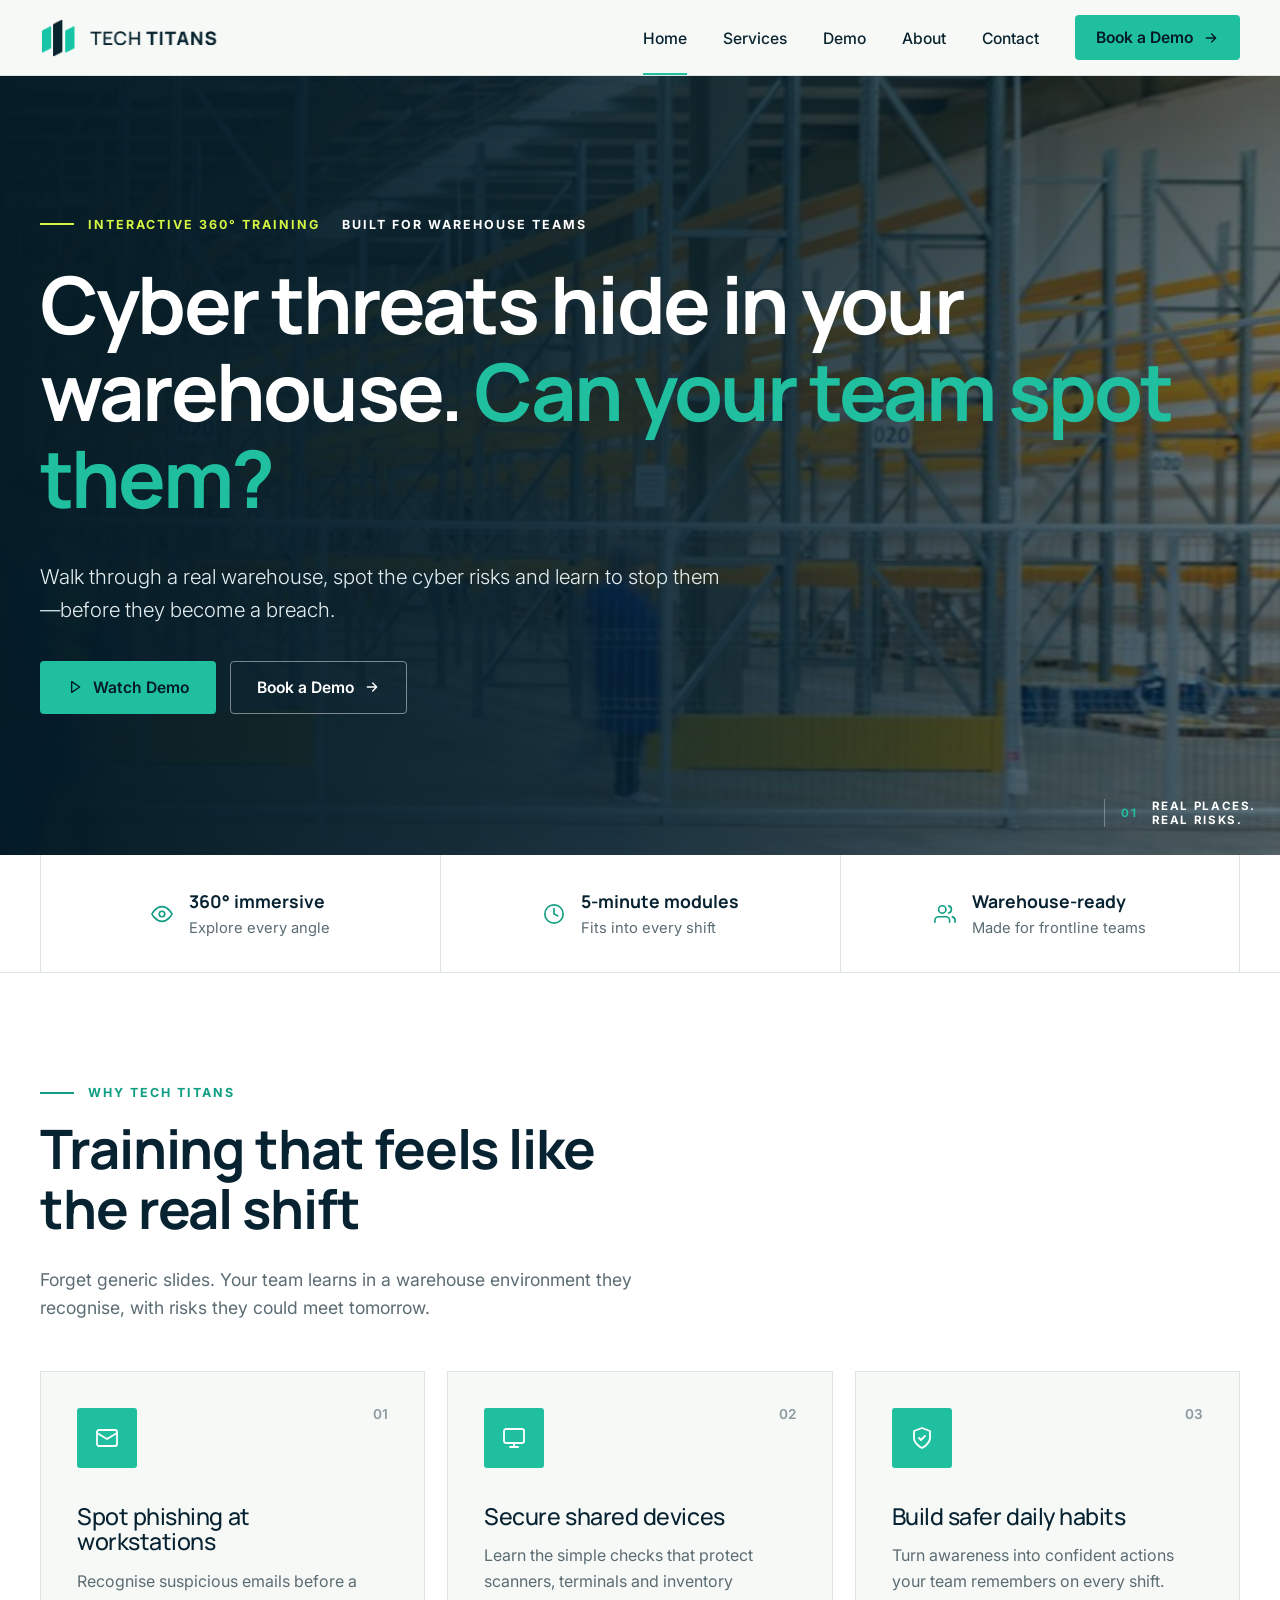
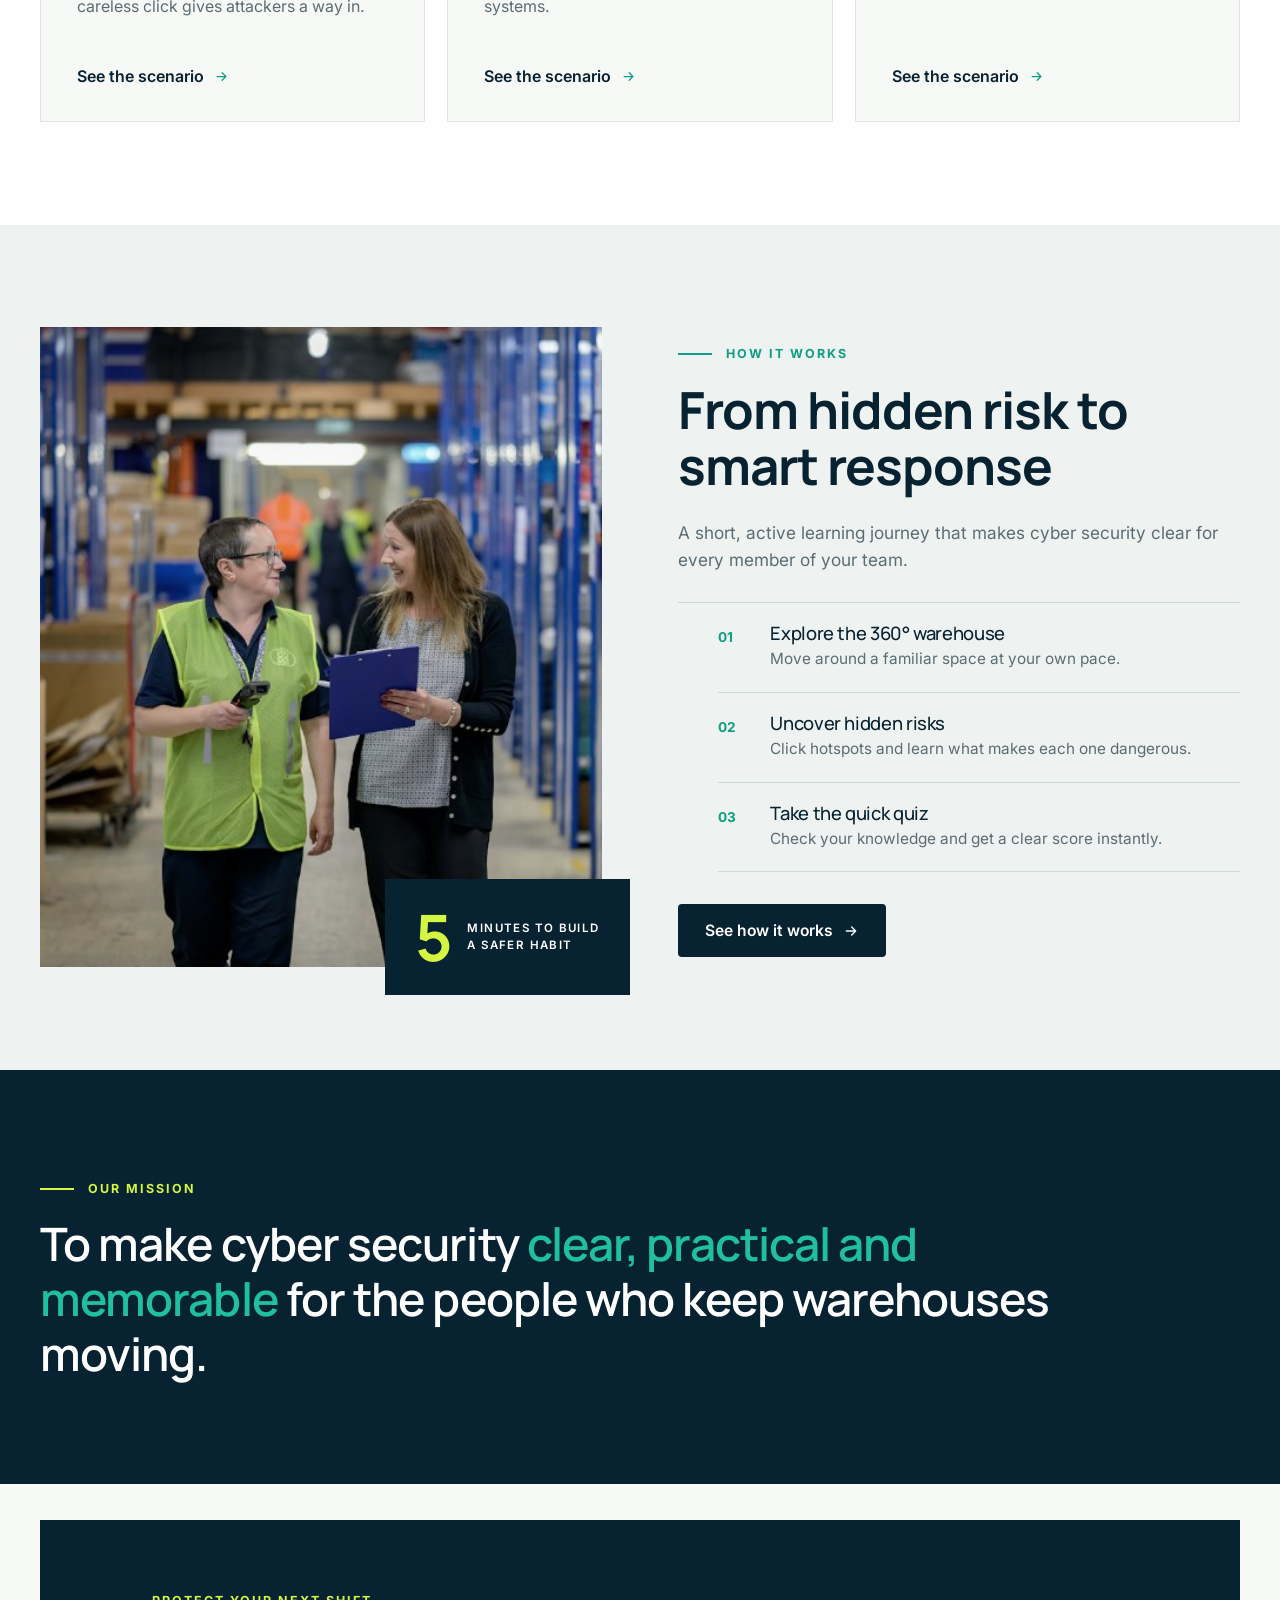
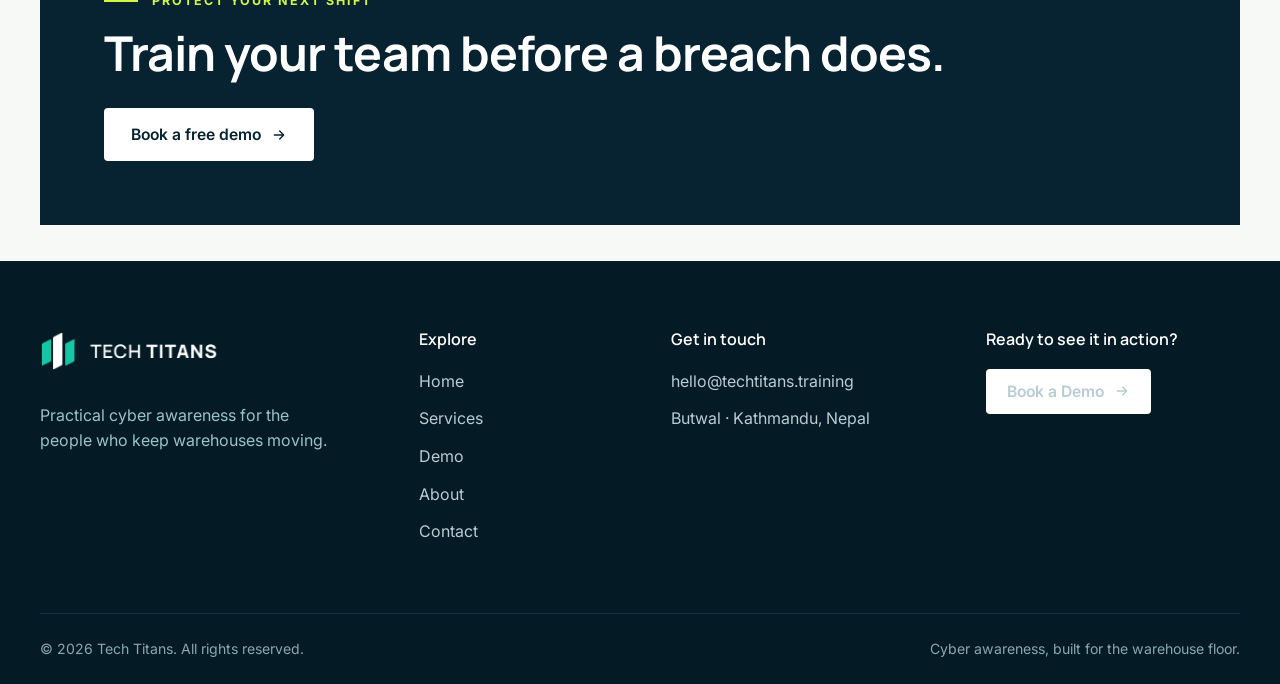
==== index.html @ 88f8e7fc "Initial commit" ====
<!DOCTYPE html>
<html lang="en">
<head>
  <meta charset="utf-8">
  <meta name="viewport" content="width=device-width, initial-scale=1">
  <title>Tech Titans — Interactive 360° Cyber Awareness Training for Warehouse Teams</title>
  <meta name="description" content="Tech Titans builds interactive 360° cyber awareness training for warehouse teams. Walk through a real warehouse, spot the cyber risks and learn to stop them before they become a breach.">
  <meta name="theme-color" content="#072230">
  <meta property="og:title" content="Tech Titans — Cyber awareness built for the warehouse floor">
  <meta property="og:description" content="Interactive 360° training that helps warehouse teams spot and stop cyber threats.">
  <meta property="og:type" content="website">
  <link rel="icon" href="assets/img/favicon.svg" type="image/svg+xml">
  <link rel="preconnect" href="https://fonts.googleapis.com">
  <link rel="preconnect" href="https://fonts.gstatic.com" crossorigin>
  <link href="https://fonts.googleapis.com/css2?family=Inter:wght@300;400;500;600;700&family=Manrope:wght@400;500;600;700;800&display=swap" rel="stylesheet">
  <link rel="stylesheet" href="css/styles.css">
</head>
<body>
  <a class="skip-link" href="#main">Skip to content</a>

  <header class="site-header">
    <div class="container">
      <a class="brand" href="index.html" aria-label="Tech Titans home">
        <img src="assets/img/logo.png" alt="Tech Titans" width="192" height="43">
      </a>
      <button class="nav-toggle" aria-label="Menu" aria-expanded="false" aria-controls="site-nav"><span></span><span></span><span></span></button>
      <nav class="nav" id="site-nav" aria-label="Main">
        <a class="link" href="index.html" aria-current="page">Home</a>
        <a class="link" href="index.html#services">Services</a>
        <a class="link" href="demo.html">Demo</a>
        <a class="link" href="about.html">About</a>
        <a class="link" href="contact.html">Contact</a>
        <a class="btn btn-primary btn-sm" href="contact.html?topic=Book%20a%20demo">Book a Demo
          <svg viewBox="0 0 24 24" fill="none" stroke="currentColor" stroke-width="2" stroke-linecap="round" stroke-linejoin="round" aria-hidden="true"><path d="M5 12h14M13 6l6 6-6 6"/></svg>
        </a>
      </nav>
    </div>
  </header>

  <main id="main">
    <!-- HERO: who we are and what we build -->
    <section class="hero" style="padding:0">
      <div class="container">
        <div class="eyebrows">
          <span class="eyebrow lime">Interactive 360° training</span>
          <span class="tag">Built for warehouse teams</span>
        </div>
        <h1>Cyber threats hide in your warehouse. <em>Can your team spot them?</em></h1>
        <p class="lead">Walk through a real warehouse, spot the cyber risks and learn to stop them—before they become a breach.</p>
        <div class="actions">
          <a class="btn btn-primary" href="demo.html#prototype">
            <svg viewBox="0 0 24 24" fill="none" stroke="currentColor" stroke-width="2" stroke-linecap="round" stroke-linejoin="round" aria-hidden="true"><polygon points="7 4 19 12 7 20 7 4"/></svg>
            Watch Demo
          </a>
          <a class="btn btn-ghost" href="contact.html?topic=Book%20a%20demo">Book a Demo
            <svg viewBox="0 0 24 24" fill="none" stroke="currentColor" stroke-width="2" stroke-linecap="round" stroke-linejoin="round" aria-hidden="true"><path d="M5 12h14M13 6l6 6-6 6"/></svg>
          </a>
        </div>
      </div>
      <div class="badge" aria-hidden="true"><b>01</b><span>Real places.<br>Real risks.</span></div>
    </section>

    <!-- Key facts -->
    <div class="strip">
      <div class="container">
        <div class="item">
          <svg viewBox="0 0 24 24" stroke-linecap="round" stroke-linejoin="round" aria-hidden="true"><path d="M1 12s4-8 11-8 11 8 11 8-4 8-11 8-11-8-11-8z"/><circle cx="12" cy="12" r="3"/></svg>
          <div><strong>360° immersive</strong><small>Explore every angle</small></div>
        </div>
        <div class="item">
          <svg viewBox="0 0 24 24" stroke-linecap="round" stroke-linejoin="round" aria-hidden="true"><circle cx="12" cy="12" r="10"/><path d="M12 6v6l4 2"/></svg>
          <div><strong>5-minute modules</strong><small>Fits into every shift</small></div>
        </div>
        <div class="item">
          <svg viewBox="0 0 24 24" stroke-linecap="round" stroke-linejoin="round" aria-hidden="true"><path d="M17 21v-2a4 4 0 0 0-4-4H5a4 4 0 0 0-4 4v2"/><circle cx="9" cy="7" r="4"/><path d="M23 21v-2a4 4 0 0 0-3-3.87M16 3.13a4 4 0 0 1 0 7.75"/></svg>
          <div><strong>Warehouse-ready</strong><small>Made for frontline teams</small></div>
        </div>
      </div>
    </div>

    <!-- SERVICES -->
    <section id="services" class="bg-white">
      <div class="container">
        <div class="section-head reveal">
          <span class="eyebrow">Why Tech Titans</span>
          <h2>Training that feels like the real shift</h2>
          <p>Forget generic slides. Your team learns in a warehouse environment they recognise, with risks they could meet tomorrow.</p>
        </div>
        <div class="grid grid-3">
          <article class="card reveal">
            <span class="num">01</span>
            <div class="icon-box"><svg viewBox="0 0 24 24" aria-hidden="true"><rect x="2" y="4" width="20" height="16" rx="2"/><path d="M22 7l-10 6L2 7"/></svg></div>
            <h3>Spot phishing at workstations</h3>
            <p>Recognise suspicious emails before a careless click gives attackers a way in.</p>
            <a class="more" href="demo.html#scenarios">See the scenario
              <svg viewBox="0 0 24 24" stroke-linecap="round" stroke-linejoin="round" aria-hidden="true"><path d="M5 12h14M13 6l6 6-6 6"/></svg></a>
          </article>
          <article class="card reveal">
            <span class="num">02</span>
            <div class="icon-box"><svg viewBox="0 0 24 24" aria-hidden="true"><rect x="2" y="3" width="20" height="14" rx="2"/><path d="M8 21h8M12 17v4"/></svg></div>
            <h3>Secure shared devices</h3>
            <p>Learn the simple checks that protect scanners, terminals and inventory systems.</p>
            <a class="more" href="demo.html#scenarios">See the scenario
              <svg viewBox="0 0 24 24" stroke-linecap="round" stroke-linejoin="round" aria-hidden="true"><path d="M5 12h14M13 6l6 6-6 6"/></svg></a>
          </article>
          <article class="card reveal">
            <span class="num">03</span>
            <div class="icon-box"><svg viewBox="0 0 24 24" aria-hidden="true"><path d="M12 22s8-4 8-10V5l-8-3-8 3v7c0 6 8 10 8 10z"/><path d="M9 12l2 2 4-4"/></svg></div>
            <h3>Build safer daily habits</h3>
            <p>Turn awareness into confident actions your team remembers on every shift.</p>
            <a class="more" href="demo.html#scenarios">See the scenario
              <svg viewBox="0 0 24 24" stroke-linecap="round" stroke-linejoin="round" aria-hidden="true"><path d="M5 12h14M13 6l6 6-6 6"/></svg></a>
          </article>
        </div>
      </div>
    </section>

    <!-- HOW IT WORKS -->
    <section class="bg-mint" id="how-it-works">
      <div class="container split">
        <div class="photo reveal">
          <img src="assets/img/team-warehouse.jpg" width="478" height="625" loading="lazy"
               alt="Two warehouse colleagues in hi-vis vests talking between shelving aisles, one holding a barcode scanner and one a clipboard">
          <div class="stat"><b>5</b><span>Minutes to build<br>a safer habit</span></div>
        </div>
        <div class="reveal">
          <span class="eyebrow">How it works</span>
          <h2 style="font-size:clamp(2rem,4.2vw,3.2rem);margin-top:18px">From hidden risk to smart response</h2>
          <p style="color:var(--muted);font-size:1.08rem">A short, active learning journey that makes cyber security clear for every member of your team.</p>
          <ol class="steps">
            <li><span class="n">01</span><div><h3>Explore the 360° warehouse</h3><p>Move around a familiar space at your own pace.</p></div></li>
            <li><span class="n">02</span><div><h3>Uncover hidden risks</h3><p>Click hotspots and learn what makes each one dangerous.</p></div></li>
            <li><span class="n">03</span><div><h3>Take the quick quiz</h3><p>Check your knowledge and get a clear score instantly.</p></div></li>
          </ol>
          <a class="btn btn-dark" href="demo.html">See how it works
            <svg viewBox="0 0 24 24" fill="none" stroke="currentColor" stroke-width="2" stroke-linecap="round" stroke-linejoin="round" aria-hidden="true"><path d="M5 12h14M13 6l6 6-6 6"/></svg>
          </a>
        </div>
      </div>
    </section>

    <!-- MISSION STATEMENT -->
    <section class="mission">
      <div class="container reveal">
        <span class="eyebrow lime">Our mission</span>
        <blockquote>To make cyber security <em>clear, practical and memorable</em> for the people who keep warehouses moving.</blockquote>
      </div>
    </section>

    <!-- CTA -->
    <div class="cta-band">
      <div class="container">
        <div class="cta-box">
          <div>
            <span class="eyebrow lime">Protect your next shift</span>
            <h2>Train your team before a breach does.</h2>
          </div>
          <a class="btn btn-white" href="contact.html?topic=Book%20a%20demo">Book a free demo
            <svg viewBox="0 0 24 24" fill="none" stroke="currentColor" stroke-width="2" stroke-linecap="round" stroke-linejoin="round" aria-hidden="true"><path d="M5 12h14M13 6l6 6-6 6"/></svg>
          </a>
        </div>
      </div>
    </div>
  </main>

  <footer class="site-footer">
    <div class="container">
      <div class="footer-grid">
        <div>
          <a class="brand" href="index.html"><img src="assets/img/logo-light.png" alt="Tech Titans" width="192" height="43"></a>
          <p class="tag">Practical cyber awareness for the people who keep warehouses moving.</p>
        </div>
        <div>
          <h4>Explore</h4>
          <ul>
            <li><a href="index.html">Home</a></li>
            <li><a href="index.html#services">Services</a></li>
            <li><a href="demo.html">Demo</a></li>
            <li><a href="about.html">About</a></li>
            <li><a href="contact.html">Contact</a></li>
          </ul>
        </div>
        <div>
          <h4>Get in touch</h4>
          <ul>
            <li><a href="mailto:hello@techtitans.training">hello@techtitans.training</a></li>
            <li>Butwal · Kathmandu, Nepal</li>
          </ul>
        </div>
        <div>
          <h4>Ready to see it in action?</h4>
          <a class="btn btn-white btn-sm" href="contact.html?topic=Book%20a%20demo">Book a Demo
            <svg viewBox="0 0 24 24" fill="none" stroke="currentColor" stroke-width="2" stroke-linecap="round" stroke-linejoin="round" aria-hidden="true"><path d="M5 12h14M13 6l6 6-6 6"/></svg>
          </a>
        </div>
      </div>
      <div class="footer-bottom">
        <span>© <span id="year">2026</span> Tech Titans. All rights reserved.</span>
        <span>Cyber awareness, built for the warehouse floor.</span>
      </div>
    </div>
  </footer>
  <script src="js/main.js"></script>
</body>
</html>
---- css/styles.css ----
/* ==========================================================
   TECH TITANS — Promotional website styles
   Brand tokens first: change colours/fonts here and the whole
   site updates.
   ========================================================== */
:root {
  --navy: #072230;
  --navy-deep: #041b26;
  --teal: #1fbf9f;
  --teal-dark: #0f9e82;
  --lime: #d4f542;
  --paper: #f7f9f7;
  --mint: #eef2f0;
  --ink: #0b2530;
  --muted: #5b6c73;
  --line: #dde5e2;
  --white: #ffffff;

  --font-head: "Manrope", "Inter", system-ui, -apple-system, "Segoe UI", Roboto, sans-serif;
  --font-body: "Inter", system-ui, -apple-system, "Segoe UI", Roboto, sans-serif;

  --maxw: 1200px;
  --radius: 4px;
  --header-h: 76px;
}

*, *::before, *::after { box-sizing: border-box; }
html { scroll-behavior: smooth; scroll-padding-top: calc(var(--header-h) + 12px); }
body {
  margin: 0;
  font-family: var(--font-body);
  color: var(--ink);
  background: var(--paper);
  line-height: 1.6;
  -webkit-font-smoothing: antialiased;
}
img, svg, iframe { max-width: 100%; display: block; }
a { color: inherit; }
h1, h2, h3, h4 { font-family: var(--font-head); line-height: 1.1; letter-spacing: -0.02em; margin: 0 0 .5em; color: var(--navy); }
p { margin: 0 0 1em; }
ul { margin: 0; padding: 0; list-style: none; }

.container { width: min(100% - 48px, var(--maxw)); margin-inline: auto; }
.skip-link {
  position: absolute; left: -999px; top: 8px; background: var(--navy); color: #fff;
  padding: 10px 16px; z-index: 200; border-radius: var(--radius);
}
.skip-link:focus { left: 8px; }
:focus-visible { outline: 3px solid var(--teal); outline-offset: 3px; }

/* ---------- Header ---------- */
.site-header {
  position: sticky; top: 0; z-index: 100;
  background: rgba(247, 249, 247, .96);
  backdrop-filter: blur(8px);
  border-bottom: 1px solid var(--line);
  height: var(--header-h);
}
.site-header .container { display: flex; align-items: center; justify-content: space-between; height: 100%; }
.brand { display: inline-flex; align-items: center; gap: 14px; text-decoration: none; }
.brand img { height: 40px; width: auto; }
.logo-tile .brand img { height: 52px; }
.brand span { font-family: var(--font-head); font-weight: 600; letter-spacing: .06em; font-size: 1.25rem; color: var(--navy); }
.nav { display: flex; align-items: center; gap: 36px; }
.nav a.link {
  text-decoration: none; font-size: .98rem; font-weight: 500; color: var(--ink);
  padding: 26px 0 22px; border-bottom: 2px solid transparent;
}
.nav a.link:hover { color: var(--teal-dark); }
.nav a.link[aria-current="page"] { border-bottom-color: var(--teal); color: var(--navy); }
.nav-toggle { display: none; background: none; border: 1px solid var(--line); border-radius: var(--radius); padding: 10px 12px; cursor: pointer; }
.nav-toggle span { display: block; width: 22px; height: 2px; background: var(--navy); margin: 5px 0; }

/* ---------- Buttons ---------- */
.btn {
  display: inline-flex; align-items: center; gap: 10px;
  font: 600 .98rem var(--font-body); text-decoration: none; cursor: pointer;
  padding: 16px 26px; border-radius: var(--radius); border: 1px solid transparent;
  transition: transform .15s ease, background .15s ease, border-color .15s ease;
}
.btn:hover { transform: translateY(-2px); }
.btn svg { width: 16px; height: 16px; }
.btn-primary { background: var(--teal); color: var(--navy-deep); }
.btn-primary:hover { background: #25d3b0; }
.btn-ghost { background: transparent; color: #fff; border-color: rgba(255,255,255,.45); }
.btn-ghost:hover { border-color: #fff; background: rgba(255,255,255,.08); }
.btn-dark { background: var(--navy); color: #fff; }
.btn-dark:hover { background: #0c3144; }
.btn-white { background: #fff; color: var(--navy); }
.btn-white:hover { background: var(--mint); }
.btn-sm { padding: 12px 20px; }

/* ---------- Eyebrow labels ---------- */
.eyebrow {
  display: inline-flex; align-items: center; gap: 14px;
  font: 700 .78rem var(--font-body); letter-spacing: .16em; text-transform: uppercase; color: var(--teal-dark);
}
.eyebrow::before { content: ""; width: 34px; height: 2px; background: currentColor; }
.eyebrow.lime { color: var(--lime); }

/* ---------- Hero ---------- */
.hero {
  position: relative; color: #fff; overflow: hidden; isolation: isolate;
  background:
    linear-gradient(90deg, rgba(4,27,38,.94) 0%, rgba(7,34,48,.72) 45%, rgba(7,34,48,.25) 100%),
    url("../assets/img/hero.jpg") center/cover no-repeat,
    var(--navy);
}
.hero .container { padding-block: clamp(64px, 11vw, 150px); }
.hero .eyebrows { display: flex; flex-wrap: wrap; gap: 8px 22px; margin-bottom: 28px; }
.hero .eyebrows .tag { font: 700 .78rem var(--font-body); letter-spacing: .16em; text-transform: uppercase; color: #fff; }
.hero h1 { color: #fff; font-weight: 700; font-size: clamp(2.5rem, 6.2vw, 5rem); max-width: 14.5em; letter-spacing: -0.035em; }
.hero h1 em { font-style: normal; color: var(--teal); }
.hero p.lead { font-size: clamp(1.05rem, 1.6vw, 1.3rem); max-width: 34em; color: #e4eef0; margin-bottom: 34px; font-weight: 300; }
.hero .actions { display: flex; flex-wrap: wrap; gap: 14px; }
.hero .badge {
  position: absolute; right: 24px; bottom: 28px; display: flex; gap: 14px; align-items: center;
  border-left: 1px solid rgba(255,255,255,.3); padding-left: 16px; font: 700 .72rem var(--font-body);
  letter-spacing: .14em; text-transform: uppercase; color: #fff;
}
.hero .badge b { color: var(--teal); font-weight: 700; }

.page-hero { background: var(--navy); color: #fff; }
.page-hero .container { padding-block: clamp(48px, 7vw, 96px); }
.page-hero h1 { color: #fff; font-size: clamp(2.2rem, 4.6vw, 3.6rem); max-width: 18em; }
.page-hero p { color: #cfe0e2; max-width: 40em; font-size: 1.1rem; margin: 0; font-weight: 300; }
.page-hero .eyebrow { margin-bottom: 20px; }

/* ---------- Stat strip ---------- */
.strip { background: #fff; border-bottom: 1px solid var(--line); }
.strip .container { display: grid; grid-template-columns: repeat(3, 1fr); }
.strip .item { display: flex; align-items: center; justify-content: center; gap: 16px; padding: 32px 16px; border-left: 1px solid var(--line); }
.strip .item:last-child { border-right: 1px solid var(--line); }
.strip svg { width: 22px; height: 22px; stroke: var(--teal-dark); fill: none; stroke-width: 1.8; flex: none; }
.strip strong { display: block; font-family: var(--font-head); font-size: 1.1rem; color: var(--navy); }
.strip small { color: var(--muted); font-size: .92rem; }

/* ---------- Sections ---------- */
section { padding-block: clamp(56px, 8vw, 110px); }
.section-head { max-width: 40em; margin-bottom: 48px; }
.section-head h2 { font-size: clamp(2rem, 4.4vw, 3.4rem); margin-top: 18px; }
.section-head p { color: var(--muted); font-size: 1.1rem; margin: 0; }
.bg-mint { background: var(--mint); }
.bg-white { background: #fff; }

/* ---------- Cards ---------- */
.grid { display: grid; gap: 22px; }
.grid-3 { grid-template-columns: repeat(3, 1fr); }
.grid-2 { grid-template-columns: repeat(2, 1fr); }
.grid-4 { grid-template-columns: repeat(4, 1fr); }
.card {
  position: relative; background: var(--paper); border: 1px solid var(--line);
  padding: 36px 36px 32px; display: flex; flex-direction: column; min-height: 100%;
  transition: border-color .2s ease, transform .2s ease, box-shadow .2s ease;
}
.card:hover { border-color: var(--teal); transform: translateY(-4px); box-shadow: 0 14px 30px rgba(7,34,48,.08); }
.card .num { position: absolute; top: 34px; right: 36px; color: #8a9a9f; font: 600 .85rem var(--font-body); }
.icon-box { width: 60px; height: 60px; background: var(--teal); border-radius: 3px; display: grid; place-items: center; margin-bottom: 36px; }
.icon-box svg { width: 24px; height: 24px; stroke: #fff; fill: none; stroke-width: 1.8; stroke-linecap: round; stroke-linejoin: round; }
.card h3 { font-size: 1.45rem; font-weight: 500; margin-bottom: 14px; }
.card p { color: var(--muted); }
.card .more { margin-top: auto; padding-top: 28px; font-weight: 600; text-decoration: none; color: var(--navy); display: inline-flex; gap: 10px; align-items: center; }
.card .more svg { width: 15px; height: 15px; stroke: var(--teal-dark); fill: none; stroke-width: 2; }
.card.plain { background: #fff; }
.card.plain:hover { transform: none; box-shadow: none; border-color: var(--line); }
.card ul.ticks { margin-top: 8px; display: grid; gap: 10px; color: var(--ink); }
.card ul.ticks li { padding-left: 28px; position: relative; font-size: .97rem; }
.card ul.ticks li::before { content: ""; position: absolute; left: 0; top: .5em; width: 14px; height: 8px; border-left: 2px solid var(--teal-dark); border-bottom: 2px solid var(--teal-dark); transform: rotate(-45deg); }

/* ---------- How it works ---------- */
.split { display: grid; grid-template-columns: 1fr 1fr; gap: clamp(32px, 6vw, 88px); align-items: center; }
.photo { position: relative; }
.photo img { width: 100%; height: auto; max-height: 640px; object-fit: cover; }
.photo .stat {
  position: absolute; right: -28px; bottom: -28px; background: var(--navy); color: #fff;
  display: flex; gap: 14px; align-items: center; padding: 26px 30px;
}
.photo .stat b { font: 700 4rem/1 var(--font-head); color: var(--lime); }
.photo .stat span { font: 600 .72rem var(--font-body); letter-spacing: .12em; text-transform: uppercase; line-height: 1.5; }
.steps { margin: 28px 0 32px; border-top: 1px solid #cbd8d4; }
.steps li { display: grid; grid-template-columns: 44px 1fr; gap: 8px; padding: 20px 0; border-bottom: 1px solid #cbd8d4; }
.steps .n { color: var(--teal-dark); font-weight: 700; font-size: .85rem; padding-top: 4px; }
.steps h3 { font-size: 1.15rem; font-weight: 500; margin-bottom: 4px; }
.steps p { margin: 0; color: var(--muted); font-size: .96rem; }

/* ---------- CTA band ---------- */
.cta-band { padding-block: 36px; background: var(--paper); }
.cta-box {
  background: var(--navy); color: #fff; padding: clamp(32px, 5vw, 70px) clamp(28px, 5vw, 76px);
  display: flex; align-items: center; justify-content: space-between; gap: 28px; flex-wrap: wrap;
}
.cta-box h2 { color: #fff; font-size: clamp(1.8rem, 4vw, 3rem); margin: 18px 0 0; }

/* ---------- Mission ---------- */
.mission { background: var(--navy); color: #fff; }
.mission blockquote { margin: 18px 0 0; font: 600 clamp(1.7rem, 3.6vw, 2.9rem)/1.2 var(--font-head); letter-spacing: -0.02em; max-width: 24em; }
.mission blockquote em { font-style: normal; color: var(--teal); }

/* ---------- Brand / identity ---------- */
.swatches { display: grid; grid-template-columns: repeat(5, 1fr); gap: 12px; margin-top: 22px; }
.swatch { border: 1px solid var(--line); background: #fff; }
.swatch i { display: block; height: 72px; }
.swatch span { display: block; padding: 10px 12px; font-size: .82rem; line-height: 1.4; color: var(--muted); }
.swatch b { color: var(--ink); display: block; font-size: .88rem; }
.logo-tiles { display: grid; grid-template-columns: 1fr 1fr; gap: 12px; }
.logo-tile { display: grid; place-items: center; padding: 36px; border: 1px solid var(--line); gap: 12px; }
.logo-tile.dark { background: var(--navy); border-color: var(--navy); }
.logo-tile .brand span { color: inherit; }
.logo-tile.dark .brand span { color: #fff; }

/* ---------- Team ---------- */
.team-card { background: #fff; border: 1px solid var(--line); padding: 30px; }
.avatar { width: 72px; height: 72px; border-radius: 50%; background: var(--navy); display: grid; place-items: center; margin-bottom: 22px; font: 700 1.35rem var(--font-head); letter-spacing: .04em; color: var(--teal); }
.team-card h3 { font-size: 1.2rem; margin-bottom: 2px; }
.team-card .role { color: var(--teal-dark); font-weight: 700; font-size: .78rem; letter-spacing: .12em; text-transform: uppercase; margin-bottom: 14px; display: block; }
.team-card p { color: var(--muted); font-size: .95rem; margin: 0; }

/* ---------- Demo / portfolio ---------- */
.device { background: var(--navy); padding: 14px; border-radius: 10px; box-shadow: 0 30px 60px rgba(7,34,48,.25); }
.device .bar { display: flex; gap: 7px; align-items: center; padding: 4px 6px 12px; }
.device .bar i { width: 10px; height: 10px; border-radius: 50%; background: #3b5361; }
.device .bar small { margin-left: 10px; color: #9fb4bd; font-size: .78rem; overflow: hidden; text-overflow: ellipsis; white-space: nowrap; }
.device iframe { width: 100%; height: min(72vh, 640px); border: 0; background: #0b1a22; border-radius: 4px; }
.creds { display: flex; flex-wrap: wrap; gap: 14px 28px; margin-top: 22px; padding: 18px 22px; background: #fff; border: 1px solid var(--line); border-left: 4px solid var(--teal); }
.creds code { background: var(--mint); padding: 3px 8px; border-radius: 3px; font-size: .92rem; }
.hotspot-list { counter-reset: h; display: grid; grid-template-columns: repeat(2, 1fr); gap: 14px; }
.hotspot-list li { background: #fff; border: 1px solid var(--line); padding: 18px 20px 18px 64px; position: relative; }
.hotspot-list li::before { counter-increment: h; content: "0" counter(h); position: absolute; left: 20px; top: 18px; color: var(--teal-dark); font: 700 .95rem var(--font-body); }
.hotspot-list strong { display: block; color: var(--navy); font-family: var(--font-head); }
.hotspot-list span { color: var(--muted); font-size: .93rem; }

/* ---------- Contact ---------- */
.contact-grid { display: grid; grid-template-columns: 1fr 1.15fr; gap: clamp(32px, 6vw, 80px); }
.contact-list { display: grid; gap: 22px; margin-top: 28px; }
.contact-list li { display: grid; grid-template-columns: 52px 1fr; gap: 16px; align-items: start; }
.contact-list .icon-box { width: 52px; height: 52px; margin: 0; }
.contact-list .icon-box svg { width: 22px; height: 22px; }
.contact-list small { display: block; color: var(--muted); text-transform: uppercase; letter-spacing: .1em; font-size: .72rem; font-weight: 700; }
.contact-list a { font-weight: 600; color: var(--navy); }
form.contact { background: #fff; border: 1px solid var(--line); padding: clamp(24px, 4vw, 44px); display: grid; gap: 18px; }
form.contact label { font-weight: 600; font-size: .92rem; color: var(--navy); display: grid; gap: 8px; }
form.contact input, form.contact select, form.contact textarea {
  font: inherit; padding: 14px 16px; border: 1px solid #c5d3cf; border-radius: var(--radius); background: var(--paper); color: var(--ink); width: 100%;
}
form.contact textarea { min-height: 150px; resize: vertical; }
form.contact input:focus, form.contact select:focus, form.contact textarea:focus { outline: 3px solid rgba(31,191,159,.35); border-color: var(--teal); }
.form-note { font-size: .86rem; color: var(--muted); margin: 0; }
.form-status { font-weight: 600; color: var(--teal-dark); min-height: 1.4em; margin: 0; }

/* ---------- Footer ---------- */
.site-footer { background: var(--navy-deep); color: #b7cdd1; padding-top: 70px; }
.footer-grid { display: grid; grid-template-columns: 1.6fr 1fr 1.3fr 1.2fr; gap: 40px; padding-bottom: 56px; }
.site-footer .brand span { color: #fff; }
.site-footer p.tag { margin-top: 24px; max-width: 18em; color: #9cc3c3; }
.site-footer h4 { color: #fff; font-size: 1rem; font-weight: 600; margin-bottom: 20px; letter-spacing: 0; }
.site-footer li { margin-bottom: 12px; }
.site-footer a { text-decoration: none; color: #b7cdd1; }
.site-footer a:hover { color: var(--teal); }
.footer-bottom { border-top: 1px solid #12323f; padding-block: 24px; display: flex; justify-content: space-between; flex-wrap: wrap; gap: 8px; font-size: .88rem; color: #8aa7ad; }

/* ---------- Scroll reveal ---------- */
.reveal { opacity: 0; transform: translateY(18px); transition: opacity .6s ease, transform .6s ease; }
.reveal.in { opacity: 1; transform: none; }
@media (prefers-reduced-motion: reduce) {
  html { scroll-behavior: auto; }
  .reveal { opacity: 1; transform: none; transition: none; }
  .btn, .card { transition: none; }
}

/* ---------- Responsive ---------- */
@media (max-width: 960px) {
  .grid-3, .grid-4 { grid-template-columns: 1fr 1fr; }
  .split, .contact-grid { grid-template-columns: 1fr; }
  .photo .stat { right: 12px; bottom: -22px; }
  .footer-grid { grid-template-columns: 1fr 1fr; }
  .swatches { grid-template-columns: repeat(3, 1fr); }
}
@media (max-width: 800px) {
  .nav-toggle { display: block; }
  .nav {
    position: absolute; left: 0; right: 0; top: var(--header-h); background: var(--paper);
    flex-direction: column; align-items: stretch; gap: 0; padding: 8px 24px 24px; border-bottom: 1px solid var(--line);
    display: none;
  }
  .nav.open { display: flex; }
  .nav a.link { padding: 16px 0; border-bottom: 1px solid var(--line); }
  .nav a.link[aria-current="page"] { border-bottom-color: var(--teal); }
  .nav .btn { margin-top: 16px; justify-content: center; }
}
@media (max-width: 640px) {
  .grid-2, .grid-3, .grid-4, .hotspot-list { grid-template-columns: 1fr; }
  .strip .container { grid-template-columns: 1fr; }
  .strip .item { border: 0; border-bottom: 1px solid var(--line); justify-content: flex-start; padding-inline: 8px; }
  .strip .item:last-child { border-right: 0; border-bottom: 0; }
  .hero .badge { display: none; }
  .footer-grid { grid-template-columns: 1fr; }
  .swatches { grid-template-columns: repeat(2, 1fr); }
  .logo-tiles { grid-template-columns: 1fr; }
  .brand span { font-size: 1.05rem; }
  .photo .stat { position: static; margin-top: -4px; }
}
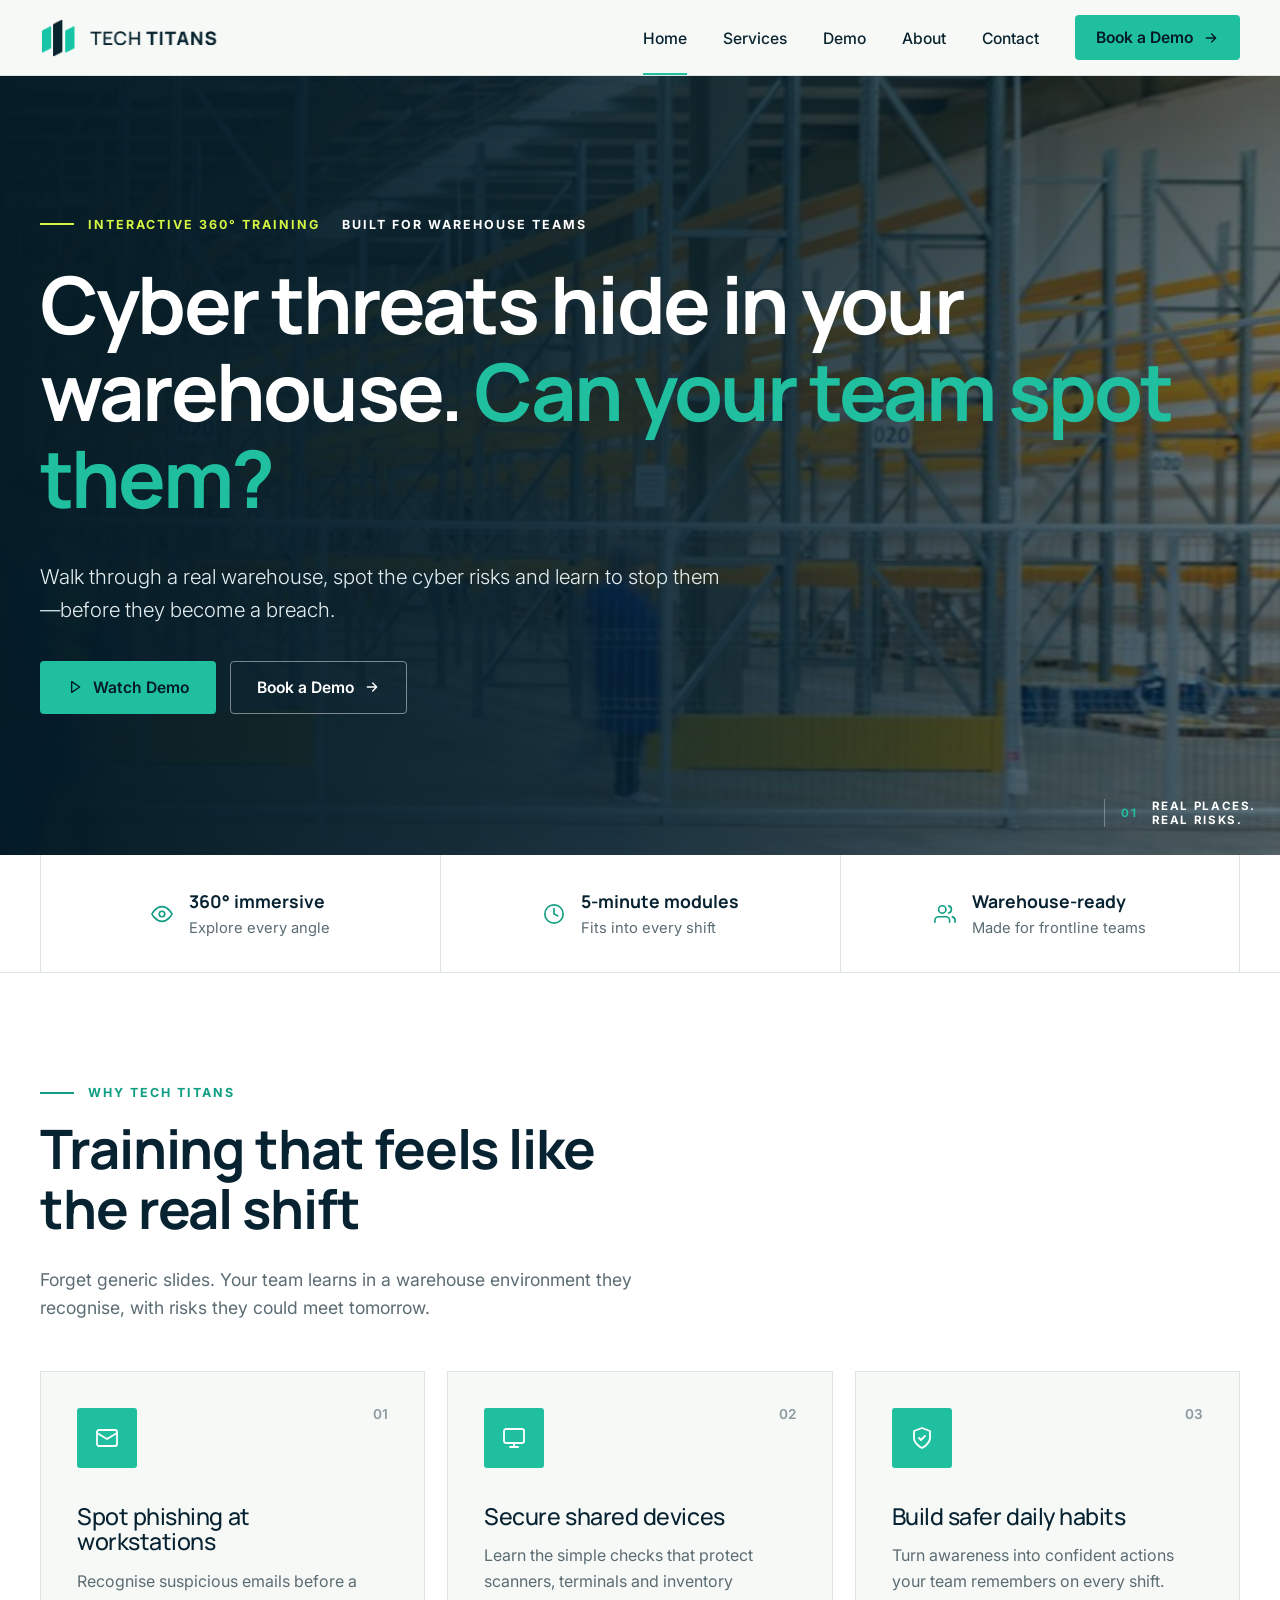
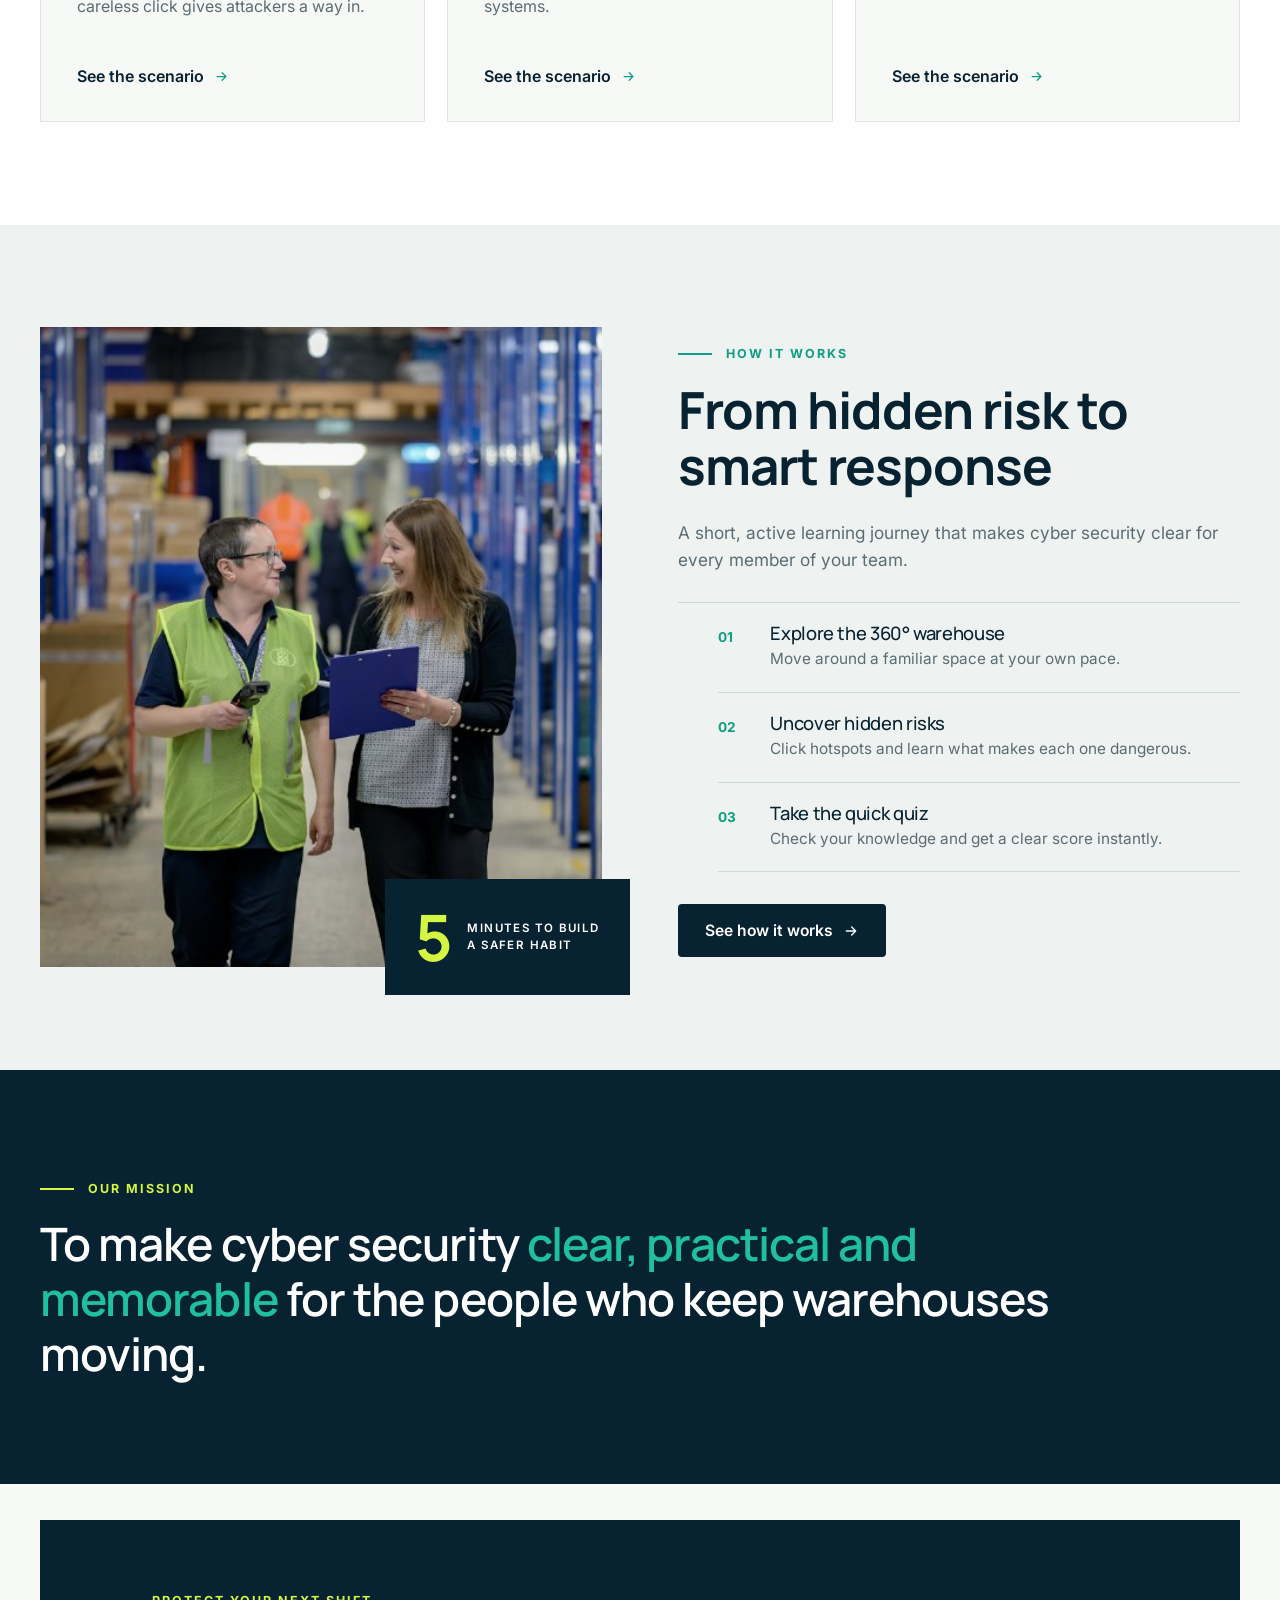
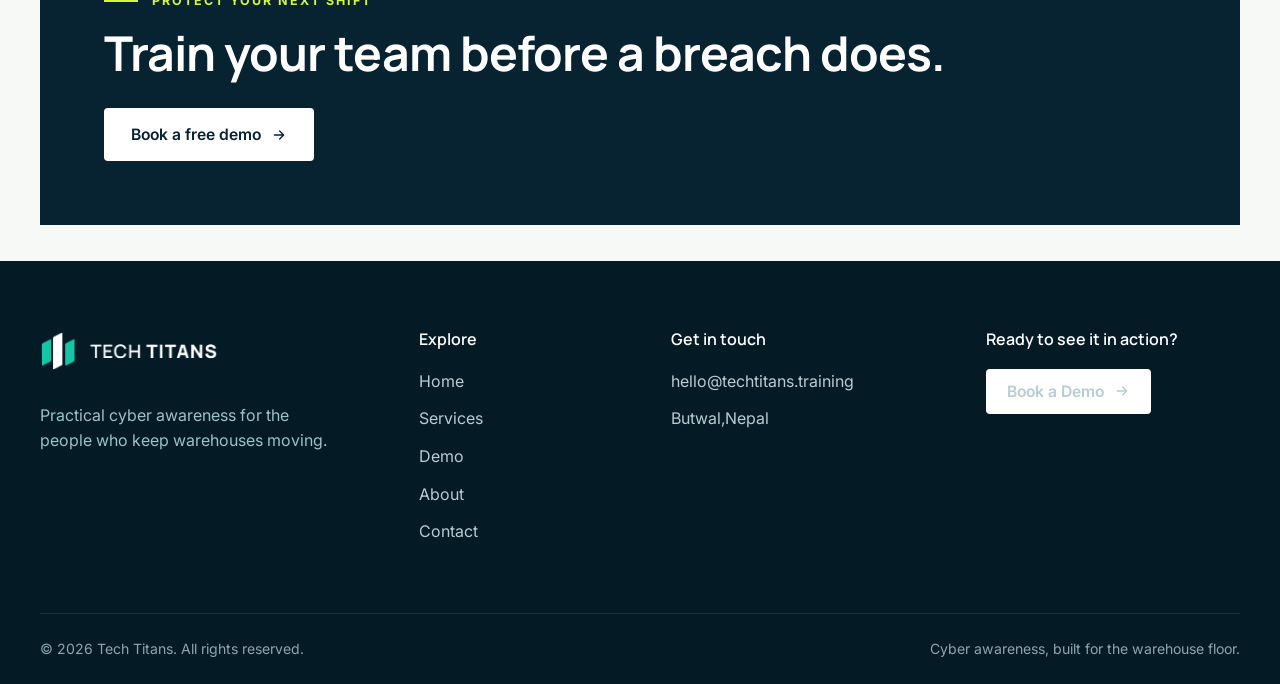
==== commit a7746295: "Update website location to Butwal,Nepal" ====
--- a/index.html
+++ b/index.html
@@ -6,6 +6,18 @@
   <title>Tech Titans — Interactive 360° Cyber Awareness Training for Warehouse Teams</title>
   <meta name="description" content="Tech Titans builds interactive 360° cyber awareness training for warehouse teams. Walk through a real warehouse, spot the cyber risks and learn to stop them before they become a breach.">
   <meta name="theme-color" content="#072230">
+  <link rel="canonical" href="https://pyatrick666.github.io/techtitans-site/">
+  <meta property="og:title" content="Tech Titans — Cyber Awareness for Warehouse Teams">
+  <meta property="og:description" content="Explore interactive 360° cyber awareness training that helps warehouse teams spot phishing, secure shared devices and build safer habits.">
+  <meta property="og:type" content="website">
+  <meta property="og:url" content="https://pyatrick666.github.io/techtitans-site/">
+  <meta property="og:image" content="https://pyatrick666.github.io/techtitans-site/assets/img/hero.jpg">
+  <meta property="og:image:width" content="1200">
+  <meta property="og:image:height" content="630">
+  <meta name="twitter:card" content="summary_large_image">
+  <meta name="twitter:title" content="Tech Titans — Cyber Awareness for Warehouse Teams">
+  <meta name="twitter:description" content="Explore interactive 360° cyber awareness training that helps warehouse teams spot phishing, secure shared devices and build safer habits.">
+  <meta name="twitter:image" content="https://pyatrick666.github.io/techtitans-site/assets/img/hero.jpg">
   <meta property="og:title" content="Tech Titans — Cyber awareness built for the warehouse floor">
   <meta property="og:description" content="Interactive 360° training that helps warehouse teams spot and stop cyber threats.">
   <meta property="og:type" content="website">
@@ -184,7 +196,7 @@
           <h4>Get in touch</h4>
           <ul>
             <li><a href="mailto:hello@techtitans.training">hello@techtitans.training</a></li>
-            <li>Butwal · Kathmandu, Nepal</li>
+            <li>Butwal,Nepal</li>
           </ul>
         </div>
         <div>
--- a/css/styles.css
+++ b/css/styles.css
@@ -259,11 +259,17 @@
 .footer-bottom { border-top: 1px solid #12323f; padding-block: 24px; display: flex; justify-content: space-between; flex-wrap: wrap; gap: 8px; font-size: .88rem; color: #8aa7ad; }
 
 /* ---------- Scroll reveal ---------- */
-.reveal { opacity: 0; transform: translateY(18px); transition: opacity .6s ease, transform .6s ease; }
-.reveal.in { opacity: 1; transform: none; }
+/* Content is visible by default. Only JS-prepared elements animate in. */
+.reveal { opacity: 1; transform: none; }
+.js .reveal.reveal-ready:not(.in) { opacity: 0; transform: translateY(18px); }
+.js .reveal.reveal-ready.in { opacity: 1; transform: none; }
 @media (prefers-reduced-motion: reduce) {
   html { scroll-behavior: auto; }
-  .reveal { opacity: 1; transform: none; transition: none; }
+  .reveal, .js .reveal.reveal-ready, .js .reveal.reveal-ready:not(.in) {
+    opacity: 1;
+    transform: none;
+    transition: none;
+  }
   .btn, .card { transition: none; }
 }
 
